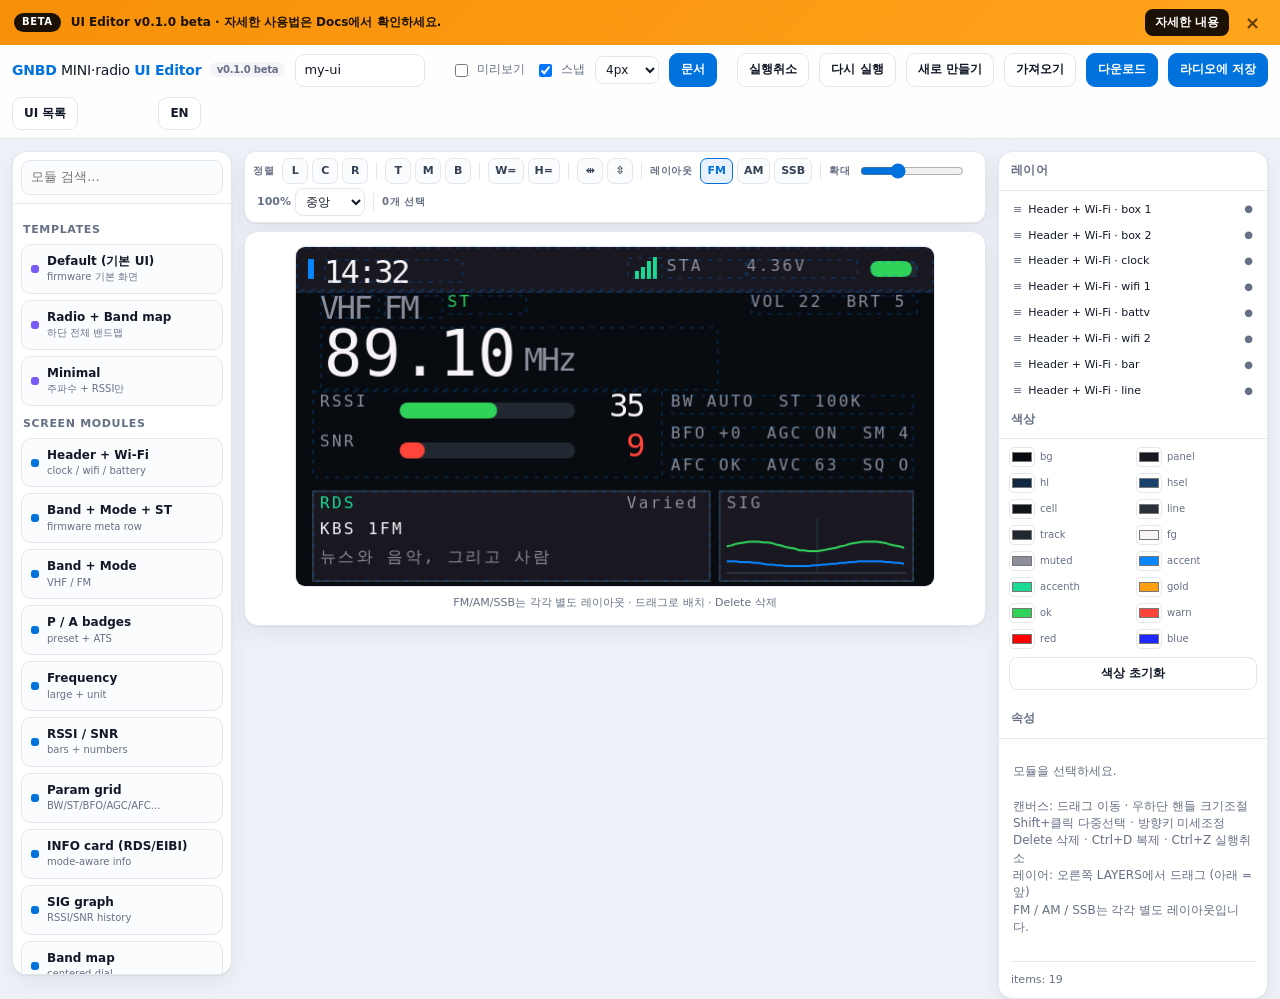
==== uiedt/index.html @ 061281d9 "baseline: miniradio 1.1.21 원본 복사" ====
<!doctype html>
<html lang="ko">
<head>
<meta charset="utf-8">
<meta name="viewport" content="width=device-width, initial-scale=1">
<title>GNBD MINI-radio UI Editor</title>
<link rel="stylesheet" href="css/app.css?v=43">
</head>
<body>
<div id="boot" class="boot" role="status" aria-live="polite">
  <div class="bootbox">
    <div class="bootlogo"><b class="gb">GNBD</b> MINI&middot;radio</div>
    <div class="bootsub">UI Editor</div>
    <div class="bootver">v0.1.0 beta</div>
    <div class="bootbar"><i></i></div>
    <div class="bootmsg" data-i18n="에디터를 불러오는 중...">에디터를 불러오는 중...</div>
  </div>
</div>
<div id="notice" class="notice" hidden>
  <span class="ndot">BETA</span>
  <span class="ntext" data-i18n="UI Editor v0.1.0 beta · 자세한 사용법은 Docs에서 확인하세요.">UI Editor v0.1.0 beta · 자세한 사용법은 Docs에서 확인하세요.</span>
  <a class="nbtn" href="https://gnbdatsmini.netlify.app/docs" target="_blank" rel="noopener noreferrer" data-i18n="자세한 내용">자세한 내용</a>
  <button id="noticeClose" class="nclose" aria-label="close">&times;</button>
</div>
<header class="top">
  <div class="brand"><b>GNBD</b> MINI&middot;radio <b>UI Editor</b> <span class="tag">v0.1.0 beta</span></div>
  <input id="projName" class="pname" value="my-ui" title="project name">
  <span id="dirtyDot" class="dirtydot" data-i18n-title="저장 안 됨 — Download로 저장하세요" title="저장 안 됨 — Download로 저장하세요">●</span>
  <label class="chk"><input type="checkbox" id="previewChk"> <span data-i18n="미리보기">미리보기</span></label>
  <label class="chk" data-i18n-title="스냅 사용"><input type="checkbox" id="gridChk" checked> <span data-i18n="스냅">스냅</span></label>
  <select id="gridSize" class="sel" data-i18n-title="스냅 간격" title="스냅 간격">
    <option value="1">1px</option><option value="2">2px</option>
    <option value="4" selected>4px</option><option value="8">8px</option>
    <option value="10">10px</option>
  </select>
  <a id="btnDocs" class="btn primary" href="https://gnbdatsmini.netlify.app/docs" target="_blank" rel="noopener noreferrer" data-i18n="문서">문서</a>
  <span class="sp"></span>
  <button id="btnUndo" class="btn" data-i18n="실행취소">실행취소</button>
  <button id="btnRedo" class="btn" data-i18n="다시 실행">다시 실행</button>
  <button id="btnNew" class="btn" data-i18n="새로 만들기">새로 만들기</button>
  <button id="btnImport" class="btn" data-i18n="가져오기">가져오기</button>
  <button id="btnExport" class="btn primary" data-i18n-title="UI 프로젝트 파일 다운로드" title="UI 프로젝트 파일 다운로드" data-i18n="다운로드">다운로드</button>
  <button id="btnRadioSave" class="btn primary" data-i18n-title="라디오에 저장하고 즉시 적용" title="라디오에 저장하고 즉시 적용" data-i18n="라디오에 저장">라디오에 저장</button>
  <button id="btnRadioManage" class="btn" data-i18n-title="저장된 UI 목록/불러오기/삭제" title="저장된 UI 목록/불러오기/삭제" data-i18n="UI 목록">UI 목록</button>

  <span id="radioStatus" class="rstatus"></span>
  <button id="langBtn" class="btn" title="언어 변경">EN</button>
  <input type="file" id="fileIn" accept=".json,.mrpack" hidden>
</header>

<main class="wrap">
  <aside class="palette" id="palette">
    <div class="psearch"><input id="search" data-i18n-ph="모듈 검색..." placeholder="모듈 검색..."></div>
    <div id="paletteBody"></div>
  </aside>

  <section class="stage" id="stage">
    <div class="stageui" id="stageUI">
      <div class="aligntools">
        <span class="lb" data-i18n="정렬">정렬</span>
        <button class="tb" data-align="left" data-i18n-title="왼쪽 맞춤" title="왼쪽 맞춤">L</button>
        <button class="tb" data-align="hcenter" data-i18n-title="가로 가운데" title="가로 가운데">C</button>
        <button class="tb" data-align="right" data-i18n-title="오른쪽 맞춤" title="오른쪽 맞춤">R</button>
        <span class="sp2"></span>
        <button class="tb" data-align="top" data-i18n-title="위쪽 맞춤" title="위쪽 맞춤">T</button>
        <button class="tb" data-align="vcenter" data-i18n-title="세로 가운데" title="세로 가운데">M</button>
        <button class="tb" data-align="bottom" data-i18n-title="아래쪽 맞춤" title="아래쪽 맞춤">B</button>
        <span class="sp2"></span>
        <button class="tb" data-align="width" data-i18n-title="같은 너비" title="같은 너비">W=</button>
        <button class="tb" data-align="height" data-i18n-title="같은 높이" title="같은 높이">H=</button>
        <span class="sp2"></span>
        <button class="tb" data-align="disth" data-i18n-title="가로 균등 분배" title="가로 균등 분배">⇹</button>
        <button class="tb" data-align="distv" data-i18n-title="세로 균등 분배" title="세로 균등 분배">⇳</button>
        <span class="sp2"></span>
        <span class="lb" data-i18n="레이아웃">레이아웃</span>
        <button class="tb pmode on" data-pmode="0" data-i18n-title="FM 레이아웃" title="FM 레이아웃">FM</button>
        <button class="tb pmode" data-pmode="1" data-i18n-title="AM 레이아웃" title="AM 레이아웃">AM</button>
        <button class="tb pmode" data-pmode="2" data-i18n-title="SSB 레이아웃" title="SSB 레이아웃">SSB</button>
        <span class="sp2"></span>
        <span class="lb" data-i18n="확대">확대</span>
        <input id="zoomRange" class="rng" type="range" min="50" max="200" step="10" value="100" data-i18n-title="확대 비율" title="확대 비율">
        <span id="zoomVal" class="zoomval">100%</span>
        <select id="zoomAnchor" class="sel" data-i18n-title="확대 기준점" title="확대 기준점">
          <option value="center" data-i18n="중앙">중앙</option>
          <option value="topleft" data-i18n="좌상단">좌상단</option>
        </select>
        <span class="sp2"></span>
        <span class="lb" id="selInfo">0 selected</span>
      </div>
      <div class="canvasBox">
        <canvas id="screen" width="640" height="340"></canvas>
        <div class="hintbar" id="hud" data-i18n="FM/AM/SSB는 각각 별도 레이아웃 · 드래그로 배치 · Delete 삭제">FM/AM/SSB는 각각 별도 레이아웃 · 드래그로 배치 · Delete 삭제</div>
      </div>
    </div>
  </section>

  <aside class="props" id="props">
    <div class="ptitle" data-i18n="레이어">레이어</div>
    <div id="layersBody" class="layers"></div>
    <div class="ptitle" data-i18n="색상">색상</div>
    <div id="colorsBody" class="colors"></div>
    <div class="ptitle" data-i18n="속성">속성</div>
    <div id="propsBody" class="pbody"></div>
  </aside>

  <div id="tip" class="tip" hidden>
    <canvas id="tipCanvas" width="640" height="340"></canvas>
    <div class="tt"><b id="tipName"></b><span id="tipSub"></span><span id="tipColors" class="tc"></span></div>
  </div>
</main>

<script src="js/i18n.js?v=43"></script>
<script src="js/core/schema.js?v=43"></script>
<script src="js/core/project.js?v=43"></script>
<script src="js/core/validate.js?v=43"></script>
<script src="js/core/layout_c.js?v=43"></script>
<script src="js/core/runtime.js?v=43"></script>
<script src="js/catalog.js?v=43"></script>
<script src="js/render.js?v=43"></script>
<script src="js/editor.js?v=43"></script>
<script src="js/properties.js?v=43"></script>
<script src="js/palette.js?v=43"></script>
<script src="js/layers.js?v=43"></script>
<script src="js/colors.js?v=43"></script>
<script src="js/export.js?v=43"></script>
<script src="js/radio.js?v=43"></script>
<script src="js/modal.js?v=43"></script>
<script src="js/app.js?v=43"></script>
</body>
</html>
---- uiedt/css/app.css ----
/* MINI-radio Modder Studio - prototype UI
 * SPDX-License-Identifier: MIT
 */
:root{
  --bg:#eef1f7; --card:#fff; --text:#111827; --muted:#667085;
  --line:#e4e7ec; --accent:#0072de; --accent-soft:#e8f1fd;
  --ok:#12b76a; --warn:#f79009; --danger:#d92d20; --chip:#f2f4f7;
  --shadow:0 1px 2px rgba(16,24,40,.06),0 8px 24px rgba(16,24,40,.06);
}
*{box-sizing:border-box}
html,body{height:100%}
body{
  margin:0;background:var(--bg);color:var(--text);
  font:13px/1.45 system-ui,-apple-system,"Segoe UI",Roboto,"Malgun Gothic",sans-serif;
}
button,input,select{font:inherit;color:inherit}

/* ---------- boot / loading ---------- */
.boot{
  position:fixed;inset:0;z-index:9999;display:flex;align-items:center;
  justify-content:center;background:var(--bg);transition:opacity .22s ease;
}
.boot.out{opacity:0;pointer-events:none}
.bootbox{display:flex;flex-direction:column;align-items:center;gap:6px;padding:24px 32px}
.bootlogo{font-size:20px;font-weight:700;letter-spacing:-.3px;color:var(--text)}
.bootsub{font-size:14px;font-weight:700;color:var(--accent)}
.bootlogo .gb{color:var(--accent);letter-spacing:.4px}
.bootver{
  font-size:11px;font-weight:700;color:var(--muted);background:var(--chip);
  border-radius:999px;padding:3px 10px;margin-top:2px;
}
.bootbar{
  width:180px;height:4px;border-radius:999px;background:var(--line);
  overflow:hidden;margin:12px 0 4px;
}
.bootbar i{
  display:block;width:40%;height:100%;border-radius:999px;
  background:var(--accent);animation:bootslide 1.05s ease-in-out infinite;
}
@keyframes bootslide{0%{transform:translateX(-105%)}100%{transform:translateX(255%)}}
.bootmsg{font-size:12px;color:var(--muted)}

/* ---------- top bar ---------- */
.top{
  display:flex;align-items:center;gap:10px;padding:8px 12px;flex-wrap:wrap;
  background:rgba(255,255,255,.92);border-bottom:1px solid var(--line);
  position:sticky;top:0;z-index:20;backdrop-filter:blur(10px);
}
.brand{font-size:14px;letter-spacing:-.2px}
.brand b{color:var(--accent)}
.tag{font-size:10px;font-weight:700;color:var(--muted);background:var(--chip);
  border-radius:999px;padding:2px 7px;margin-left:4px;vertical-align:2px}
.pname{width:130px;border:1px solid var(--line);border-radius:9px;padding:6px 8px;
  background:var(--card)}
.dirtydot{color:var(--warn);font-size:11px;visibility:hidden;margin-left:-4px}
.tabs{display:flex;background:var(--chip);border-radius:10px;padding:3px}
.tab{border:0;background:transparent;padding:6px 12px;border-radius:8px;
  font-weight:700;font-size:12px;color:var(--muted);cursor:pointer}
.tab.on{background:var(--card);color:var(--text);box-shadow:var(--shadow)}
.chk{display:flex;align-items:center;gap:6px;font-size:12px;color:var(--muted)}
.sp{flex:1}
a.btn{display:inline-flex;align-items:center;text-decoration:none}
.rstatus{font-size:11px;color:var(--muted);min-width:60px}
.sel{border:1px solid var(--line);border-radius:8px;padding:5px 6px;
  background:var(--card);font-size:12px}
.aligntools{display:flex;align-items:center;gap:4px;flex-wrap:wrap;
  background:var(--card);border:1px solid var(--line);border-radius:12px;
  padding:6px 8px;margin-bottom:8px;box-shadow:var(--shadow)}
.aligntools .lb{font-size:10px;font-weight:800;letter-spacing:.06em;
  color:var(--muted);margin-right:4px}
.aligntools .sp2{width:1px;height:18px;background:var(--line);margin:0 4px}
.tb{border:1px solid var(--line);background:#fbfcfe;border-radius:7px;
  min-width:26px;height:26px;font-size:11px;font-weight:700;cursor:pointer;
  color:#344054;padding:0 6px}
.tb:hover{border-color:#cfd6e4;background:#fff}
.tb:active{background:var(--accent-soft);border-color:var(--accent);color:var(--accent)}
.tb.on{background:var(--accent-soft);border-color:var(--accent);color:var(--accent)}
.btn{border:1px solid var(--line);background:var(--card);border-radius:9px;
  padding:7px 11px;font-size:12px;font-weight:600;cursor:pointer}
.btn:hover{border-color:#cfd6e4}
.btn.primary{background:var(--accent);border-color:var(--accent);color:#fff}
.btn.soft{background:var(--accent-soft);border-color:transparent;color:var(--accent)}

/* ---------- layout ---------- */
.wrap{display:grid;grid-template-columns:220px minmax(0,1fr) 270px;
  gap:12px;padding:12px;align-items:start;height:calc(100% - 49px)}
@media (max-width:1000px){
  .wrap{display:block;height:auto}
  .palette,.props,.stage{margin-bottom:12px}
  .palette,.props{overflow:visible}
  #paletteBody,.pbody{max-height:none}
}

/* ---------- palette ---------- */
.palette,.props{background:var(--card);border:1px solid var(--line);
  border-radius:14px;box-shadow:var(--shadow);overflow:hidden}
.psearch{padding:8px;border-bottom:1px solid var(--line)}
.psearch input{width:100%;border:1px solid var(--line);border-radius:9px;
  padding:7px 9px;background:#fbfcfe}
#paletteBody{padding:8px;max-height:calc(100vh - 130px);overflow:auto}
.grp{margin:10px 2px 6px;font-size:11px;font-weight:800;letter-spacing:.06em;
  color:var(--muted);text-transform:uppercase}
.mod{display:flex;align-items:center;gap:8px;padding:8px 9px;margin-bottom:6px;
  border:1px solid var(--line);border-radius:10px;background:#fbfcfe;cursor:grab;
  user-select:none}
.mod:hover{border-color:#cfd6e4;background:#fff}
.mod:active{cursor:grabbing}
.mod .dot{width:8px;height:8px;border-radius:3px;background:var(--accent);flex:0 0 auto}
.mod .nm{font-size:12px;font-weight:600}
.mod .sub{font-size:10px;color:var(--muted)}
.mod.block .dot{background:var(--warn)}
.mod.app .dot{background:var(--ok)}
.mod.tpl .dot{background:#7a5af8}

/* ---------- stage ---------- */
.stage{min-width:0}
.canvasBox{background:var(--card);border:1px solid var(--line);border-radius:14px;
  padding:14px;box-shadow:var(--shadow);display:flex;flex-direction:column;
  align-items:center;gap:8px}
#screen{width:min(100%,640px);height:auto;border-radius:10px;
  border:1px solid var(--line);background:#fff;touch-action:none;cursor:default}
#screen.preview{cursor:default}
.hintbar{font-size:11px;color:var(--muted)}

/* ---------- rules ---------- */
.logicbar{display:flex;align-items:center;gap:10px;margin-bottom:10px}
.hint{font-size:11px;color:var(--muted)}
.rules{display:flex;flex-direction:column;gap:12px}
.rule{background:var(--card);border:1px solid var(--line);border-radius:14px;
  box-shadow:var(--shadow);padding:12px}
.rule h4{margin:0 0 8px;font-size:12px;color:var(--muted);display:flex;
  justify-content:space-between}
.rule h4 button{border:0;background:transparent;color:var(--danger);cursor:pointer;
  font-size:11px;font-weight:700}
.lane{display:flex;align-items:flex-start;gap:8px;margin-bottom:8px}
.lane .lb{flex:0 0 46px;font-size:11px;font-weight:800;color:var(--muted);
  padding-top:7px;letter-spacing:.05em}
.zone{flex:1;min-height:38px;border:1px dashed #cfd6e4;border-radius:10px;
  padding:4px;display:flex;flex-wrap:wrap;gap:5px;background:#fbfcfe}
.zone.over{border-color:var(--accent);background:var(--accent-soft)}
.chip{display:inline-flex;align-items:center;gap:6px;background:var(--chip);
  border:1px solid var(--line);border-radius:8px;padding:5px 8px;font-size:11px;
  font-weight:600;cursor:grab}
.chip b{font-weight:800}
.chip .x{border:0;background:transparent;color:var(--muted);cursor:pointer;
  font-size:12px;line-height:1;padding:0 2px}
.chip .par{width:56px;border:1px solid var(--line);border-radius:6px;
  padding:1px 4px;font-size:11px;background:#fff}

/* validation panel */
.moderrors{margin:0 0 12px;display:flex;flex-direction:column;gap:4px}
.moderrors[hidden]{display:none}
.mres{font-size:12px;font-weight:800;padding:7px 10px;border-radius:8px}
.mres.ok{background:#e8f8ef;color:#067647}
.mres.bad{background:#fef3f2;color:#b42318}
.mline{font-size:11px;padding:5px 9px;border-radius:7px;background:#fff;
  border:1px solid var(--line);cursor:default}
.mline.err{border-color:#fecdca;color:#b42318;background:#fffbfa;cursor:pointer}
.mline.warn{border-color:#fedf89;color:#b54708;background:#fffcf5}
.rule.flash{outline:2px solid var(--accent);outline-offset:2px}
.mod.off{opacity:.62}
.mod.off .sub{color:var(--warn)}

/* ---------- properties ---------- */
.ptitle{padding:10px 12px;border-bottom:1px solid var(--line);font-size:12px;
  font-weight:800;letter-spacing:.04em;color:var(--muted)}
.pbody{padding:10px 12px;max-height:calc(100vh - 130px);overflow:auto}
.row{display:flex;align-items:center;gap:8px;margin-bottom:8px}
.row label{flex:0 0 74px;font-size:11px;color:var(--muted)}
.row input,.row select{flex:1;min-width:0;border:1px solid var(--line);
  border-radius:8px;padding:6px 7px;background:#fff}
.grid2{display:grid;grid-template-columns:1fr 1fr;gap:6px}
.grid2 input{width:100%}
.muted{color:var(--muted);font-size:11px}
.sep{height:1px;background:var(--line);margin:10px 0}
.empty{padding:14px 2px;color:var(--muted);font-size:12px}

/* ---------- layers ---------- */
.layers{padding:6px 8px;max-height:210px;overflow:auto}.lrow{display:flex;align-items:center;gap:6px;padding:5px 6px;border-radius:8px;
  cursor:pointer;font-size:11px;user-select:none}
.lrow:hover{background:#f7f9fc}
.lrow.on{background:var(--accent-soft);color:var(--accent);font-weight:700}
.lrow.dim{opacity:.45}
.lrow .grip{color:var(--muted);font-size:11px;cursor:grab}
.lrow .nm{flex:1;min-width:0;overflow:hidden;text-overflow:ellipsis;
  white-space:nowrap}
.lrow .eye{cursor:pointer;font-size:10px;color:var(--muted)}
.lrow .lnk{font-size:10px;color:var(--accent)}
.lrow.over{outline:2px solid var(--accent);outline-offset:-2px}

/* ---------- colors ---------- */
.colors{padding:8px 10px 10px}
.colorgrid{display:grid;grid-template-columns:1fr 1fr;gap:6px;margin-bottom:8px}
.colorcell{display:flex;align-items:center;gap:5px;font-size:10px;color:var(--muted)}
.colorcell input[type=color]{width:26px;height:20px;padding:0;border:1px solid var(--line);
  border-radius:5px;background:#fff;cursor:pointer}
.colorcell span{overflow:hidden;text-overflow:ellipsis;white-space:nowrap}

/* ---------- modal ---------- */
.uimodal{position:fixed;inset:0;z-index:200;display:flex;align-items:center;
  justify-content:center;padding:16px}
.uimodal[hidden]{display:none}
.uimodal-bg{position:absolute;inset:0;background:rgba(15,23,42,.45)}
.uimodal-card{position:relative;width:min(440px,94vw);max-height:86vh;overflow:auto;
  background:#fff;border-radius:16px;padding:18px;box-shadow:0 20px 60px rgba(15,23,42,.28)}
.uimodal-card h3{margin:0 0 10px;font-size:15px}
.uimodal-body{font-size:12px;color:var(--muted);line-height:1.5;white-space:pre-wrap}
.uimodal-input{width:100%;margin-top:12px;padding:9px 10px;border:1px solid var(--line);
  border-radius:9px;font-size:13px}
.uimodal-list{margin-top:12px;display:flex;flex-direction:column;gap:5px;max-height:260px;overflow:auto}
.uimodal-list[hidden]{display:none}
.uimodal-item{text-align:left;border:1px solid var(--line);background:#fbfcfe;
  border-radius:9px;padding:9px 10px;font-size:12px;cursor:pointer}
.uimodal-item:hover{border-color:var(--accent)}
.uimodal-item.on{background:var(--accent-soft);border-color:var(--accent);color:var(--accent);font-weight:700}
.uimodal-actions{display:flex;justify-content:flex-end;gap:8px;margin-top:16px}
.uimanage{display:flex;gap:6px}
.uimanage .uimodal-item{flex:1}
.uimanage-del{border:1px solid #fecdca;background:#fffbfa;color:#b42318;
  border-radius:9px;padding:0 10px;font-size:11px;font-weight:700;cursor:pointer}

/* ---------- menu tab ---------- */
.menuwrap{display:grid;grid-template-columns:minmax(0,1fr) 150px;gap:12px}
.menulist{display:flex;flex-direction:column;gap:6px}
.mrow{display:flex;align-items:center;gap:8px;background:#fff;
  border:1px solid var(--line);border-radius:10px;padding:6px 8px}
.mrow.pin{background:var(--chip)}
.mrow .grip{cursor:grab;color:var(--muted);font-size:12px;user-select:none}
.mrow .id{font-size:10px;color:var(--muted);width:92px;flex:0 0 auto}
.mrow input[type=text]{flex:1;min-width:0;border:1px solid var(--line);
  border-radius:7px;padding:5px 7px;font-size:12px}
.mrow .on{display:flex;align-items:center;gap:4px;font-size:11px;color:var(--muted)}
.mrow .del{border:0;background:transparent;color:var(--danger);cursor:pointer;
  font-size:11px;font-weight:700}
.menuprev{background:#fff;border:1px solid var(--line);border-radius:12px;
  padding:8px;max-height:560px;overflow:auto}
.mp-title{font-size:10px;font-weight:800;color:var(--muted);letter-spacing:.06em;
  margin-bottom:6px}
.mph{display:flex;gap:6px;overflow-x:auto;white-space:nowrap;padding-bottom:4px}
.mph .mpr{flex:0 0 auto;padding:6px 10px;border-radius:8px;background:var(--chip);font-size:11px}
.mph .mpr.hi{background:var(--accent-soft);color:var(--accent)}
#mpRows .mpr{padding:4px 6px;border-radius:6px;font-size:11px;
  display:flex;justify-content:space-between;gap:6px}
#mpRows .mpr span{color:var(--muted);font-size:10px}
#mpRows .mpr.hi{background:var(--accent-soft);color:var(--accent)}
#mpRows .mpr.hi span{color:var(--accent)}
.codebar{display:flex;gap:6px;align-items:center;margin-bottom:8px;flex-wrap:wrap}
.codebar input{border:1px solid var(--line);border-radius:8px;padding:6px 8px;
  background:#fff;font-size:12px;width:130px}
.codebar input.narrow{width:64px}
.codebar input.fn{width:150px}
textarea.code{width:100%;min-height:420px;border:1px solid var(--line);
  border-radius:12px;padding:12px;background:#0f172a;color:#e2e8f0;
  font:12px/1.55 "DejaVu Sans Mono",Consolas,monospace;resize:vertical;
  tab-size:4}

/* ---------- tooltip ---------- */
.tip{position:fixed;z-index:60;width:300px;background:var(--card);
  border:1px solid var(--line);border-radius:12px;box-shadow:0 10px 30px rgba(16,24,40,.16);
  padding:9px;pointer-events:none}
.tip canvas{display:block;width:282px;height:auto;border-radius:8px;
  border:1px solid var(--line);background:var(--bg)}
.tip .tt{display:flex;flex-direction:column;padding:7px 2px 2px}
.tip .tt b{font-size:14px}
.tip .tt span{font-size:11px;color:var(--muted)}
.tip.textonly{width:240px}.tip.textonly canvas{display:none}

/* ---------- palette drag ---------- */
.draglabel{position:fixed;z-index:70;pointer-events:none;padding:5px 10px;
  border-radius:999px;background:var(--accent);color:#fff;font-size:12px;
  font-weight:700;box-shadow:0 6px 18px rgba(16,24,40,.22);white-space:nowrap}
body.dragging,body.dragging *{cursor:grabbing !important;user-select:none}

/* ---------- zoom slider ---------- */
.rng{width:104px;accent-color:var(--accent);cursor:pointer}
.zoomval{font-size:11px;font-weight:700;color:var(--muted);min-width:38px;text-align:right}
.canvasBox{overflow:auto;max-height:calc(100vh - 190px)}
#screen{flex:none}

/* ---------- top notice banner ---------- */
.notice{display:flex;align-items:center;gap:10px;padding:9px 14px;
  background:linear-gradient(135deg,#f79009,#ffa41b);color:#1b1205;
  font-size:12px;font-weight:600;position:relative;z-index:30}
.notice .ndot{background:#1b1205;color:#fff;border-radius:999px;padding:2px 8px;
  font-size:10px;font-weight:800;letter-spacing:.06em}
.notice .ntext{flex:1;min-width:120px}
.notice .nbtn{background:#1b1205;color:#fff;border-radius:8px;padding:5px 10px;
  text-decoration:none;font-size:12px;font-weight:700;white-space:nowrap}
.notice .nclose{background:transparent;border:0;font-size:18px;line-height:1;
  cursor:pointer;color:#1b1205;opacity:.7}

.tip .tt .tc{font-size:10.5px;color:var(--accent);font-family:var(--mono,monospace);
  margin-top:3px;line-height:1.5}
.tip .tt .tc:empty{display:none}
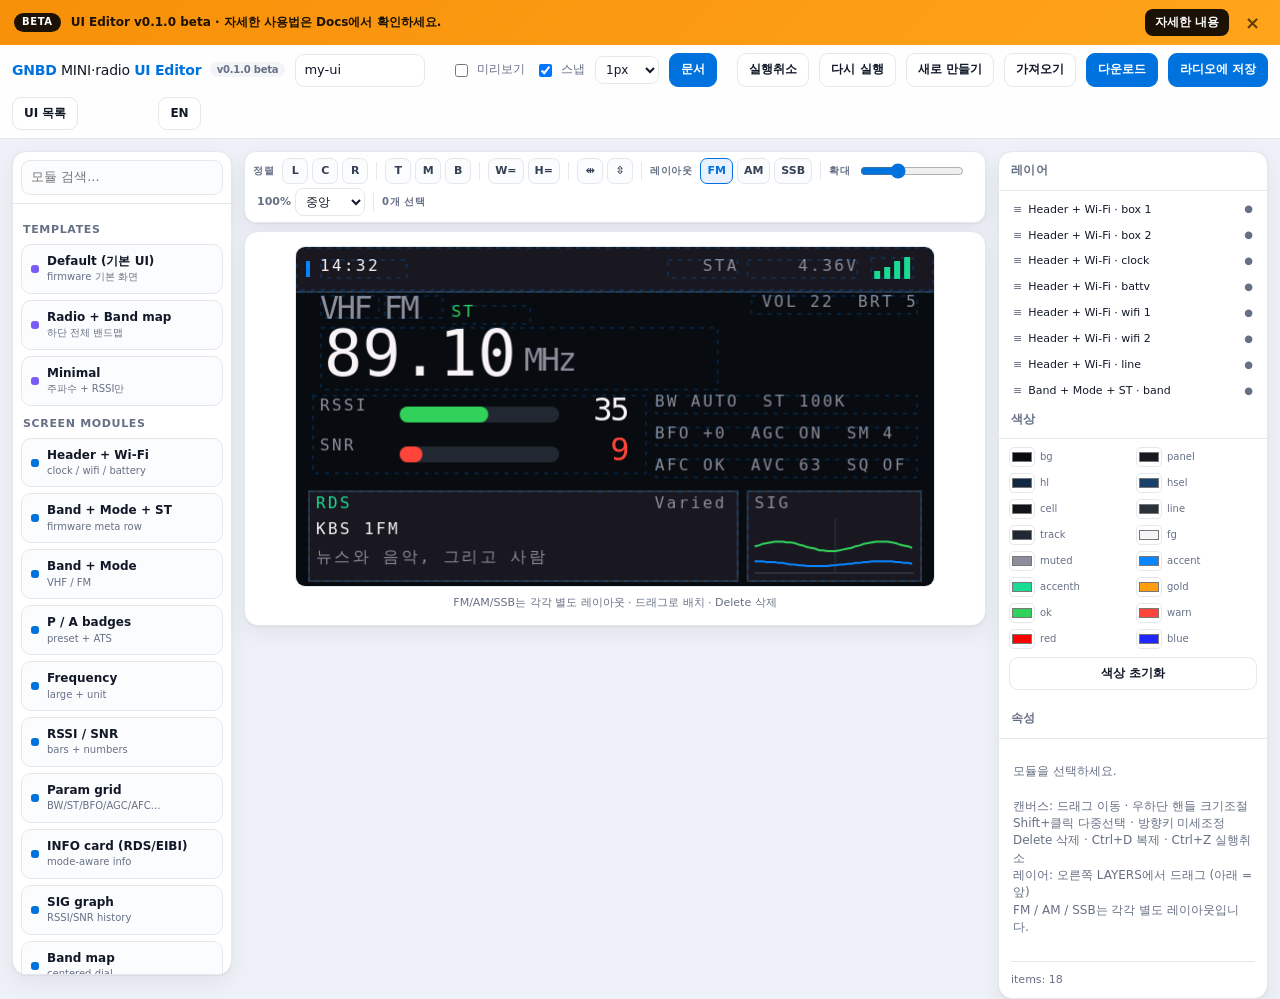
==== commit 991f5383: "fix(editor): 새 모듈 최상위 레이어 + RDS/SIG 70:30 기본값 + 1:1 이동/리사이즈 - addModule/applyTemplate: 새 위젯 z = 최상위 " ====
--- a/uiedt/index.html
+++ b/uiedt/index.html
@@ -4,7 +4,7 @@
 <meta charset="utf-8">
 <meta name="viewport" content="width=device-width, initial-scale=1">
 <title>GNBD MINI-radio UI Editor</title>
-<link rel="stylesheet" href="css/app.css?v=43">
+<link rel="stylesheet" href="css/app.css?v=44">
 </head>
 <body>
 <div id="boot" class="boot" role="status" aria-live="polite">
@@ -29,8 +29,8 @@
   <label class="chk"><input type="checkbox" id="previewChk"> <span data-i18n="미리보기">미리보기</span></label>
   <label class="chk" data-i18n-title="스냅 사용"><input type="checkbox" id="gridChk" checked> <span data-i18n="스냅">스냅</span></label>
   <select id="gridSize" class="sel" data-i18n-title="스냅 간격" title="스냅 간격">
-    <option value="1">1px</option><option value="2">2px</option>
-    <option value="4" selected>4px</option><option value="8">8px</option>
+    <option value="1" selected>1px</option><option value="2">2px</option>
+    <option value="4">4px</option><option value="8">8px</option>
     <option value="10">10px</option>
   </select>
   <a id="btnDocs" class="btn primary" href="https://gnbdatsmini.netlify.app/docs" target="_blank" rel="noopener noreferrer" data-i18n="문서">문서</a>
@@ -109,22 +109,22 @@
   </div>
 </main>
 
-<script src="js/i18n.js?v=43"></script>
-<script src="js/core/schema.js?v=43"></script>
-<script src="js/core/project.js?v=43"></script>
-<script src="js/core/validate.js?v=43"></script>
-<script src="js/core/layout_c.js?v=43"></script>
-<script src="js/core/runtime.js?v=43"></script>
-<script src="js/catalog.js?v=43"></script>
-<script src="js/render.js?v=43"></script>
-<script src="js/editor.js?v=43"></script>
-<script src="js/properties.js?v=43"></script>
-<script src="js/palette.js?v=43"></script>
-<script src="js/layers.js?v=43"></script>
-<script src="js/colors.js?v=43"></script>
-<script src="js/export.js?v=43"></script>
-<script src="js/radio.js?v=43"></script>
-<script src="js/modal.js?v=43"></script>
-<script src="js/app.js?v=43"></script>
+<script src="js/i18n.js?v=44"></script>
+<script src="js/core/schema.js?v=44"></script>
+<script src="js/core/project.js?v=44"></script>
+<script src="js/core/validate.js?v=44"></script>
+<script src="js/core/layout_c.js?v=44"></script>
+<script src="js/core/runtime.js?v=44"></script>
+<script src="js/catalog.js?v=44"></script>
+<script src="js/render.js?v=44"></script>
+<script src="js/editor.js?v=44"></script>
+<script src="js/properties.js?v=44"></script>
+<script src="js/palette.js?v=44"></script>
+<script src="js/layers.js?v=44"></script>
+<script src="js/colors.js?v=44"></script>
+<script src="js/export.js?v=44"></script>
+<script src="js/radio.js?v=44"></script>
+<script src="js/modal.js?v=44"></script>
+<script src="js/app.js?v=44"></script>
 </body>
 </html>
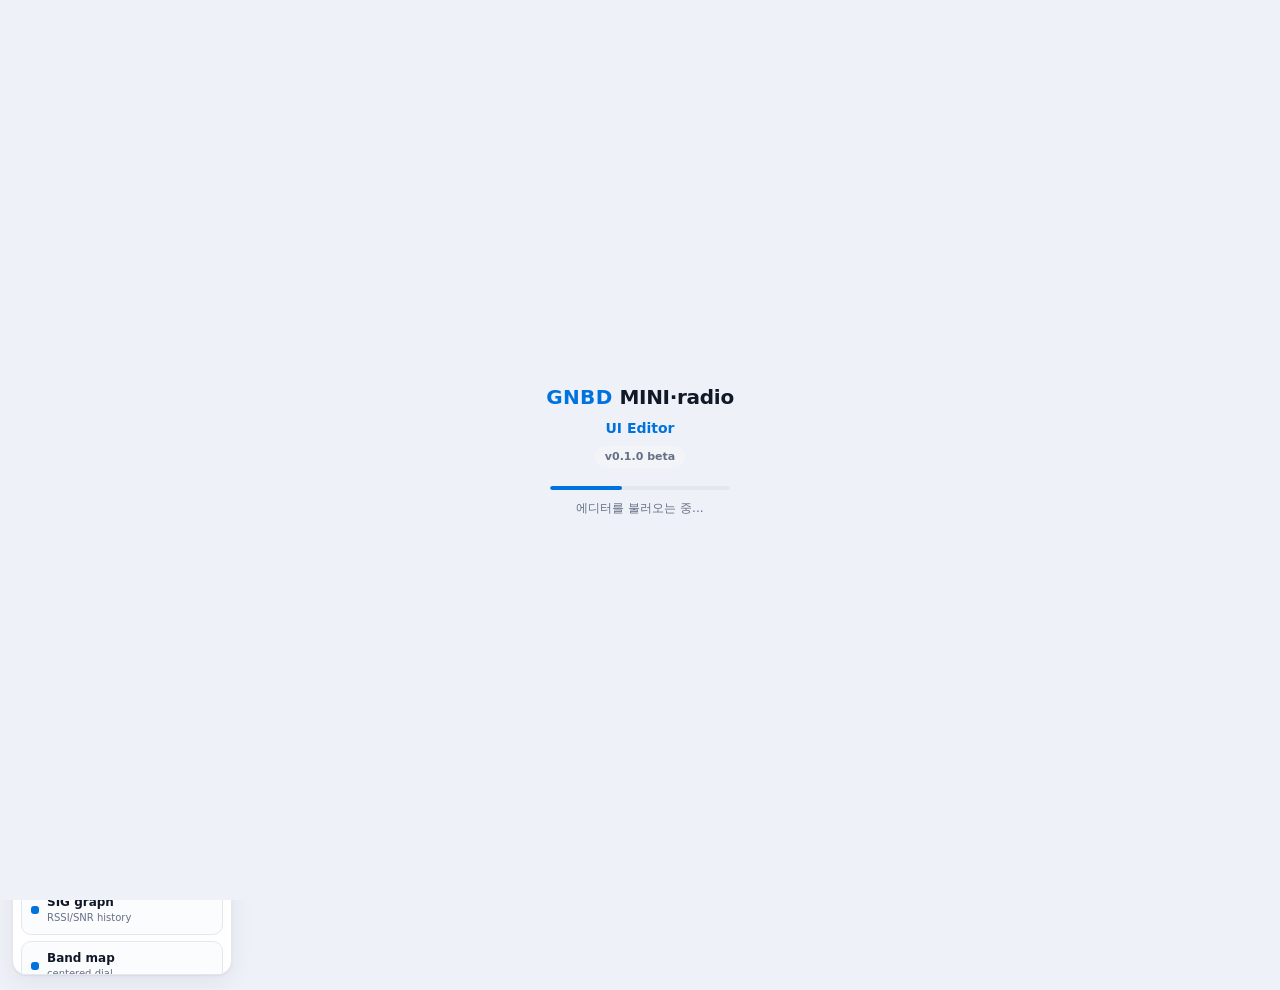
==== commit 0e6dc6b0: "feat(editor): 배터리 아이콘 위젯 + 최근 사용 색상 - UC_BATT_ICON: 펌웨어 battery_pill 과 동일한 아이콘 렌더(단자/테두리/퍼센트) - 헤더 배" ====
--- a/uiedt/index.html
+++ b/uiedt/index.html
@@ -121,6 +121,7 @@
 <script src="js/properties.js?v=44"></script>
 <script src="js/palette.js?v=44"></script>
 <script src="js/layers.js?v=44"></script>
+<script src="js/recent_colors.js?v=44"></script>
 <script src="js/colors.js?v=44"></script>
 <script src="js/export.js?v=44"></script>
 <script src="js/radio.js?v=44"></script>
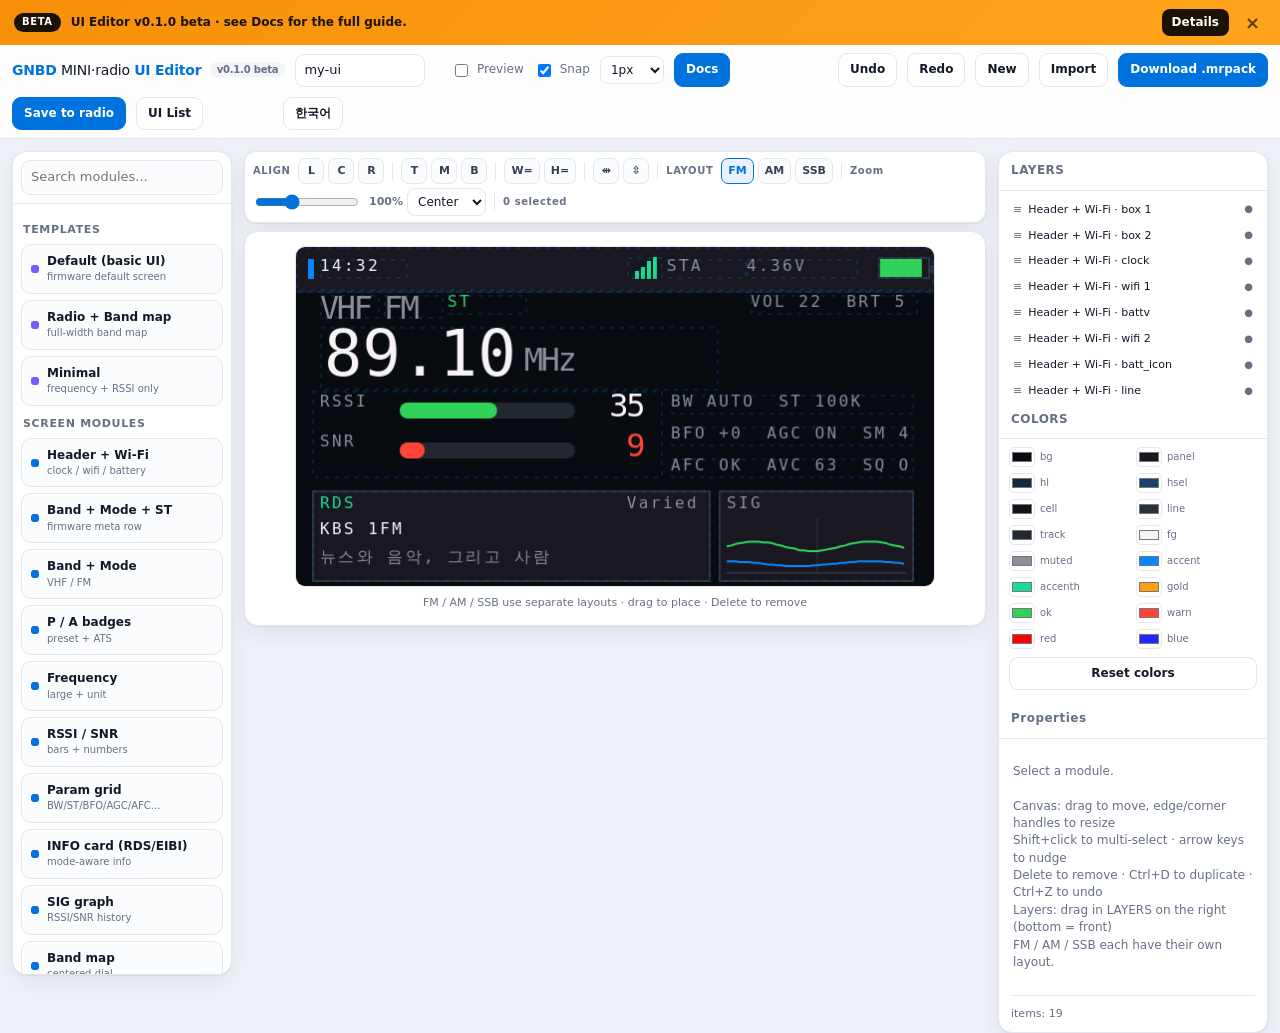
==== commit cbd9f31f: "feat(editor): 에디터 텍스트 영어 전용화 - 기본 언어 en, 카탈로그 템플릿/모듈 이름·설명 영어 - 바인딩 라벨 영어, 언어 버튼 표기 KO/EN - 빌드 1.52M" ====
--- a/uiedt/index.html
+++ b/uiedt/index.html
@@ -44,7 +44,7 @@
   <button id="btnRadioManage" class="btn" data-i18n-title="저장된 UI 목록/불러오기/삭제" title="저장된 UI 목록/불러오기/삭제" data-i18n="UI 목록">UI 목록</button>
 
   <span id="radioStatus" class="rstatus"></span>
-  <button id="langBtn" class="btn" title="언어 변경">EN</button>
+  <button id="langBtn" class="btn" title="Language">KO</button>
   <input type="file" id="fileIn" accept=".json,.mrpack" hidden>
 </header>
 
